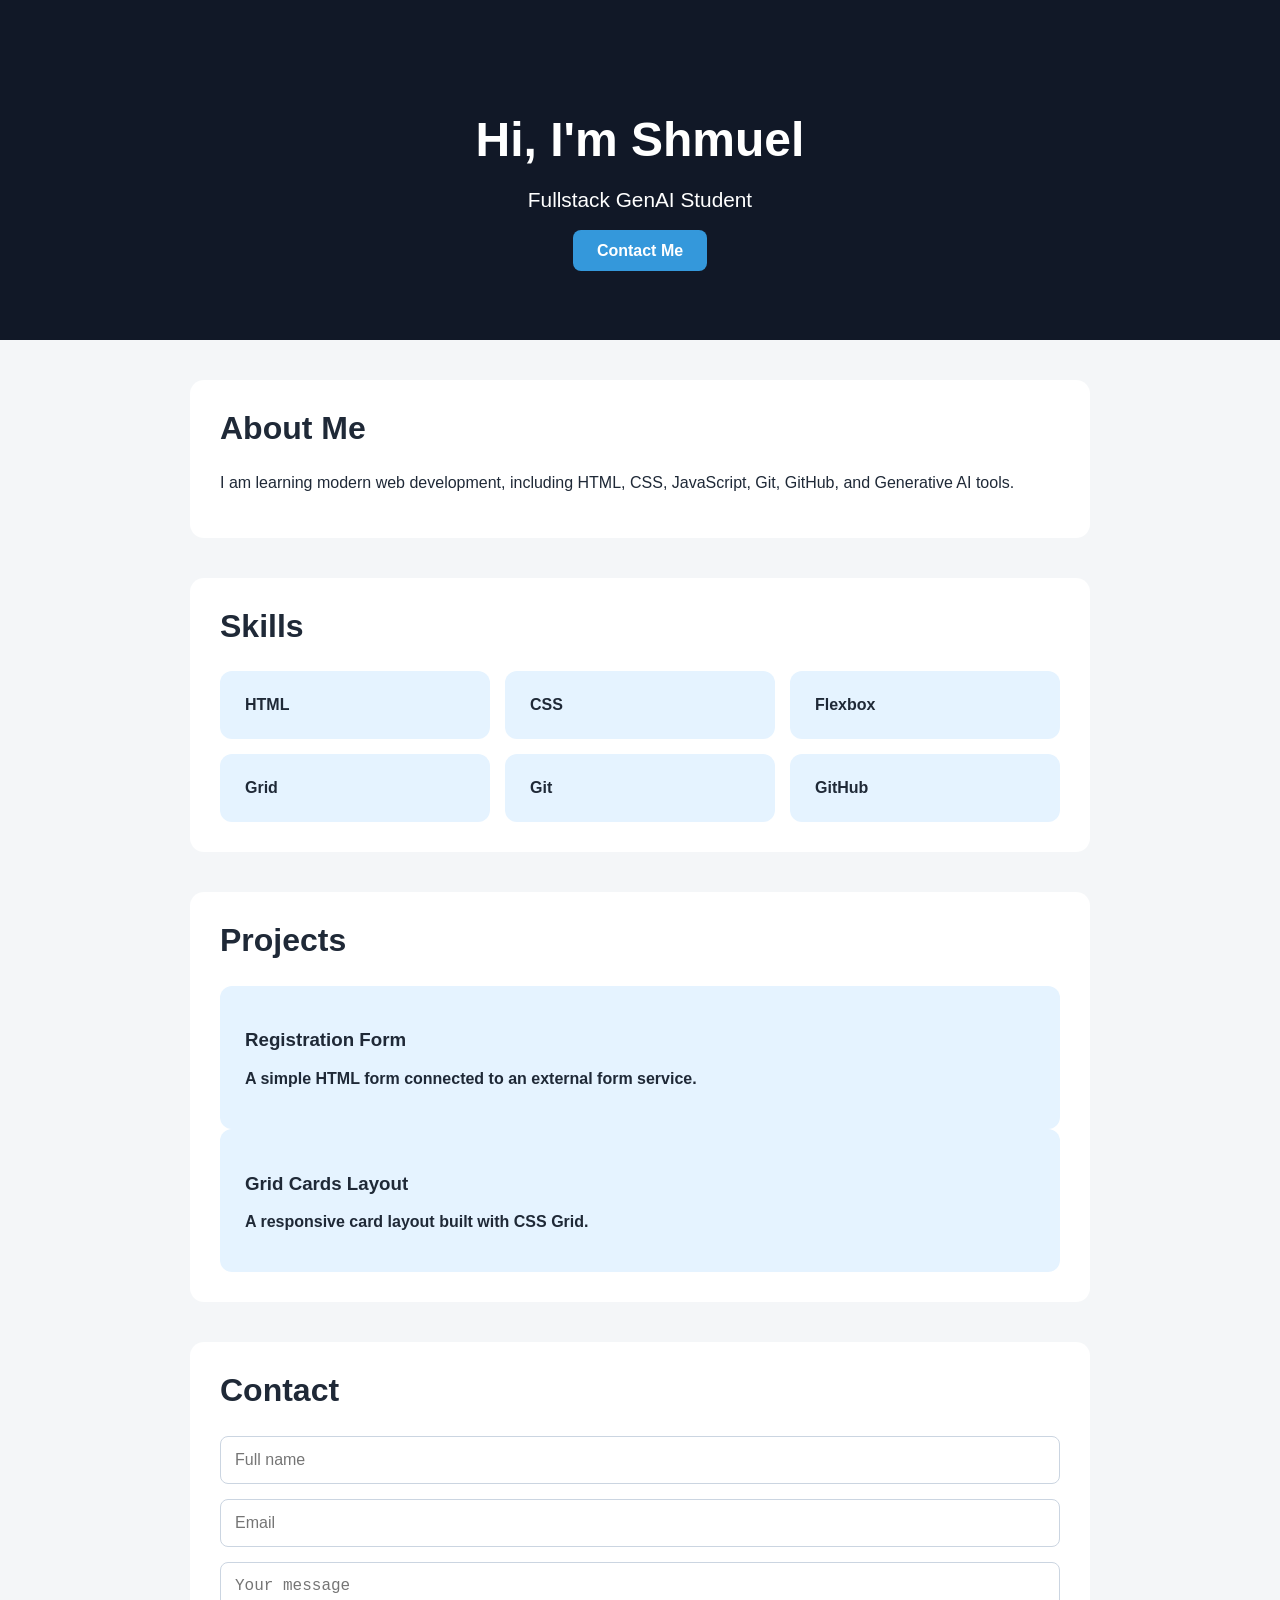
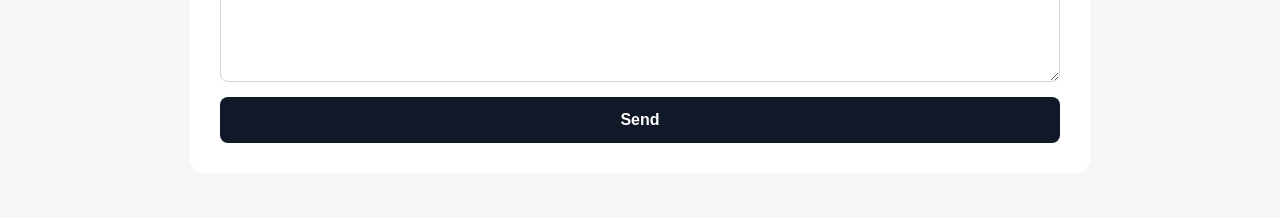
==== 01-first-html/portfolio-project/index.html @ 9925b8c4 "portfolio project v1" ====
<!DOCTYPE html>
<html lang="en">
<head>
    <meta charset="UTF-8">
    <meta name="viewport" content="width=device-width, initial-scale=1.0">
    <title>My Portfolio</title>
    <link rel="stylesheet" href="style.css">
</head>
<body>

    <header class="hero">
        <h1>Hi, I'm Shmuel</h1>
        <p>Fullstack GenAI Student</p>
        <a href="shanshmuel@gmail.com" class="btn">Contact Me</a>
    </header>

    <section class="section">
        <h2>About Me</h2>
        <p>
            I am learning modern web development, including HTML, CSS,
            JavaScript, Git, GitHub, and Generative AI tools.
        </p>
    </section>

    <section class="section">
        <h2>Skills</h2>

        <div class="grid">
            <div class="card">HTML</div>
            <div class="card">CSS</div>
            <div class="card">Flexbox</div>
            <div class="card">Grid</div>
            <div class="card">Git</div>
            <div class="card">GitHub</div>
        </div>
    </section>

    <section class="section">
        <h2>Projects</h2>

        <div class="project-card">
            <h3>Registration Form</h3>
            <p>A simple HTML form connected to an external form service.</p>
        </div>

        <div class="project-card">
            <h3>Grid Cards Layout</h3>
            <p>A responsive card layout built with CSS Grid.</p>
        </div>
    </section>

    <section id="contact" class="section">
        <h2>Contact</h2>

        <form class="contact-form">
            <input type="text" placeholder="Full name">
            <input type="email" placeholder="Email">
            <textarea rows="5" placeholder="Your message"></textarea>
            <button type="submit">Send</button>
        </form>
    </section>

</body>
</html>
---- 01-first-html/portfolio-project/style.css ----
* {
    box-sizing: border-box;
}

body {
    margin: 0;
    font-family: Arial, sans-serif;
    background-color: #f4f6f8;
    color: #1f2937;
}

.hero {
    background-color: #111827;
    color: white;
    text-align: center;
    padding: 80px 20px;
}

.hero h1 {
    font-size: 3rem;
    margin-bottom: 10px;
}

.hero p {
    font-size: 1.3rem;
    margin-bottom: 30px;
}

.btn {
    background-color: #3498db;
    color: white;
    text-decoration: none;
    padding: 12px 24px;
    border-radius: 8px;
    font-weight: bold;
}

.section {
    max-width: 900px;
    margin: 40px auto;
    padding: 30px;
    background-color: white;
    border-radius: 14px;
}

.section h2 {
    margin-top: 0;
    font-size: 2rem;
}

.grid {
    display: grid;
    grid-template-columns: repeat(3, 1fr);
    gap: 15px;
}

.card,
.project-card {
    background-color: #e5f3ff;
    padding: 25px;
    border-radius: 12px;
    font-weight: bold;
}

.contact-form {
    display: flex;
    flex-direction: column;
    gap: 15px;
}

.contact-form input,
.contact-form textarea {
    padding: 14px;
    border: 1px solid #cbd5e1;
    border-radius: 8px;
    font-size: 1rem;
}

.contact-form button {
    background-color: #111827;
    color: white;
    padding: 14px;
    border: none;
    border-radius: 8px;
    font-size: 1rem;
    font-weight: bold;
    cursor: pointer;
}

@media (max-width: 700px) {
    .grid {
        grid-template-columns: 1fr;
    }

    .hero h1 {
        font-size: 2.2rem;
    }
}
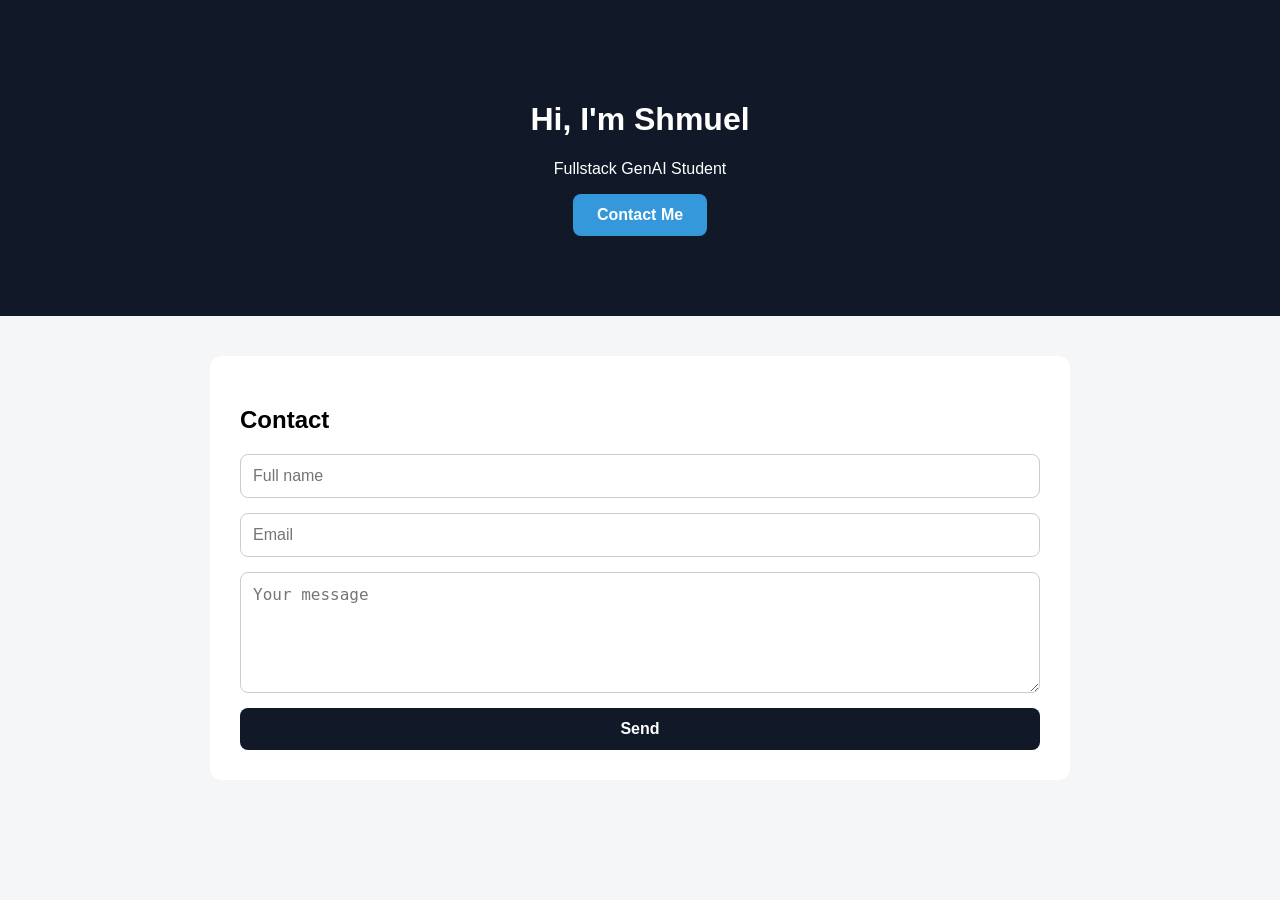
==== commit 23e3417c: "added loading and form messages" ====
--- a/01-first-html/portfolio-project/index.html
+++ b/01-first-html/portfolio-project/index.html
@@ -3,62 +3,179 @@
 <head>
     <meta charset="UTF-8">
     <meta name="viewport" content="width=device-width, initial-scale=1.0">
-    <title>My Portfolio</title>
-    <link rel="stylesheet" href="style.css">
+    <title>Portfolio</title>
+
+    <style>
+        body {
+            margin: 0;
+            font-family: Arial, sans-serif;
+            background-color: #f4f6f8;
+        }
+
+        .hero {
+            background-color: #111827;
+            color: white;
+            text-align: center;
+            padding: 80px 20px;
+        }
+
+        .btn {
+            display: inline-block;
+            background-color: #3498db;
+            color: white;
+            text-decoration: none;
+            padding: 12px 24px;
+            border-radius: 8px;
+            font-weight: bold;
+            transition: transform 0.3s ease, background-color 0.3s ease;
+        }
+
+        .btn:hover {
+            background-color: #217dbb;
+            transform: translateY(-3px);
+        }
+
+        .section {
+            max-width: 800px;
+            margin: 40px auto;
+            padding: 30px;
+            background-color: white;
+            border-radius: 12px;
+        }
+
+        .contact-form {
+            display: flex;
+            flex-direction: column;
+            gap: 15px;
+        }
+
+        input,
+        textarea {
+            padding: 12px;
+            border-radius: 8px;
+            border: 1px solid #ccc;
+            font-size: 1rem;
+        }
+
+        button {
+            background-color: #111827;
+            color: white;
+            padding: 12px;
+            border: none;
+            border-radius: 8px;
+            cursor: pointer;
+            font-weight: bold;
+            font-size: 1rem;
+            transition: transform 0.3s ease, background-color 0.3s ease;
+        }
+
+        button:hover {
+            background-color: #1f2937;
+            transform: scale(1.03);
+        }
+
+        button:disabled {
+            background-color: #6b7280;
+            cursor: not-allowed;
+            transform: none;
+        }
+
+        .message {
+            display: none;
+            padding: 12px;
+            border-radius: 8px;
+            font-weight: bold;
+        }
+
+        .success {
+            background-color: #dcfce7;
+            color: #166534;
+            border: 1px solid #86efac;
+        }
+
+        .error {
+            background-color: #fee2e2;
+            color: #991b1b;
+            border: 1px solid #fca5a5;
+        }
+    </style>
 </head>
+
 <body>
 
     <header class="hero">
         <h1>Hi, I'm Shmuel</h1>
         <p>Fullstack GenAI Student</p>
-        <a href="shanshmuel@gmail.com" class="btn">Contact Me</a>
+
+        <a href="mailto:shanshmuel@gmail.com" class="btn">
+            Contact Me
+        </a>
     </header>
 
     <section class="section">
-        <h2>About Me</h2>
-        <p>
-            I am learning modern web development, including HTML, CSS,
-            JavaScript, Git, GitHub, and Generative AI tools.
-        </p>
-    </section>
-
-    <section class="section">
-        <h2>Skills</h2>
-
-        <div class="grid">
-            <div class="card">HTML</div>
-            <div class="card">CSS</div>
-            <div class="card">Flexbox</div>
-            <div class="card">Grid</div>
-            <div class="card">Git</div>
-            <div class="card">GitHub</div>
-        </div>
-    </section>
-
-    <section class="section">
-        <h2>Projects</h2>
-
-        <div class="project-card">
-            <h3>Registration Form</h3>
-            <p>A simple HTML form connected to an external form service.</p>
-        </div>
-
-        <div class="project-card">
-            <h3>Grid Cards Layout</h3>
-            <p>A responsive card layout built with CSS Grid.</p>
-        </div>
-    </section>
-
-    <section id="contact" class="section">
         <h2>Contact</h2>
 
-        <form class="contact-form">
-            <input type="text" placeholder="Full name">
-            <input type="email" placeholder="Email">
-            <textarea rows="5" placeholder="Your message"></textarea>
-            <button type="submit">Send</button>
+        <form class="contact-form" action="https://formspree.io/f/mojyldak" method="POST">
+
+            <input type="hidden" name="_subject" value="New message from portfolio">
+
+            <input type="text" name="fullname" placeholder="Full name" required>
+            <input type="email" name="email" placeholder="Email" required>
+            <textarea name="message" rows="5" placeholder="Your message" required></textarea>
+
+            <button type="submit" id="submit-btn">Send</button>
+
+            <p id="success-message" class="message success">
+                Message sent successfully!
+            </p>
+
+            <p id="error-message" class="message error">
+                Something went wrong. Please try again.
+            </p>
+
         </form>
     </section>
 
+    <script>
+        const form = document.querySelector(".contact-form");
+        const submitBtn = document.getElementById("submit-btn");
+        const successMessage = document.getElementById("success-message");
+        const errorMessage = document.getElementById("error-message");
+
+        form.addEventListener("submit", async function(e) {
+            e.preventDefault();
+
+            successMessage.style.display = "none";
+            errorMessage.style.display = "none";
+
+            submitBtn.disabled = true;
+            submitBtn.textContent = "Sending...";
+
+            const formData = new FormData(form);
+
+            try {
+                const response = await fetch(form.action, {
+                    method: "POST",
+                    body: formData,
+                    headers: {
+                        "Accept": "application/json"
+                    }
+                });
+
+                if (response.ok) {
+                    successMessage.style.display = "block";
+                    form.reset();
+                } else {
+                    errorMessage.style.display = "block";
+                }
+            } catch (error) {
+                errorMessage.style.display = "block";
+            }
+
+            submitBtn.disabled = false;
+            submitBtn.textContent = "Send";
+        });
+    </script>
+
 </body>
 </html>
